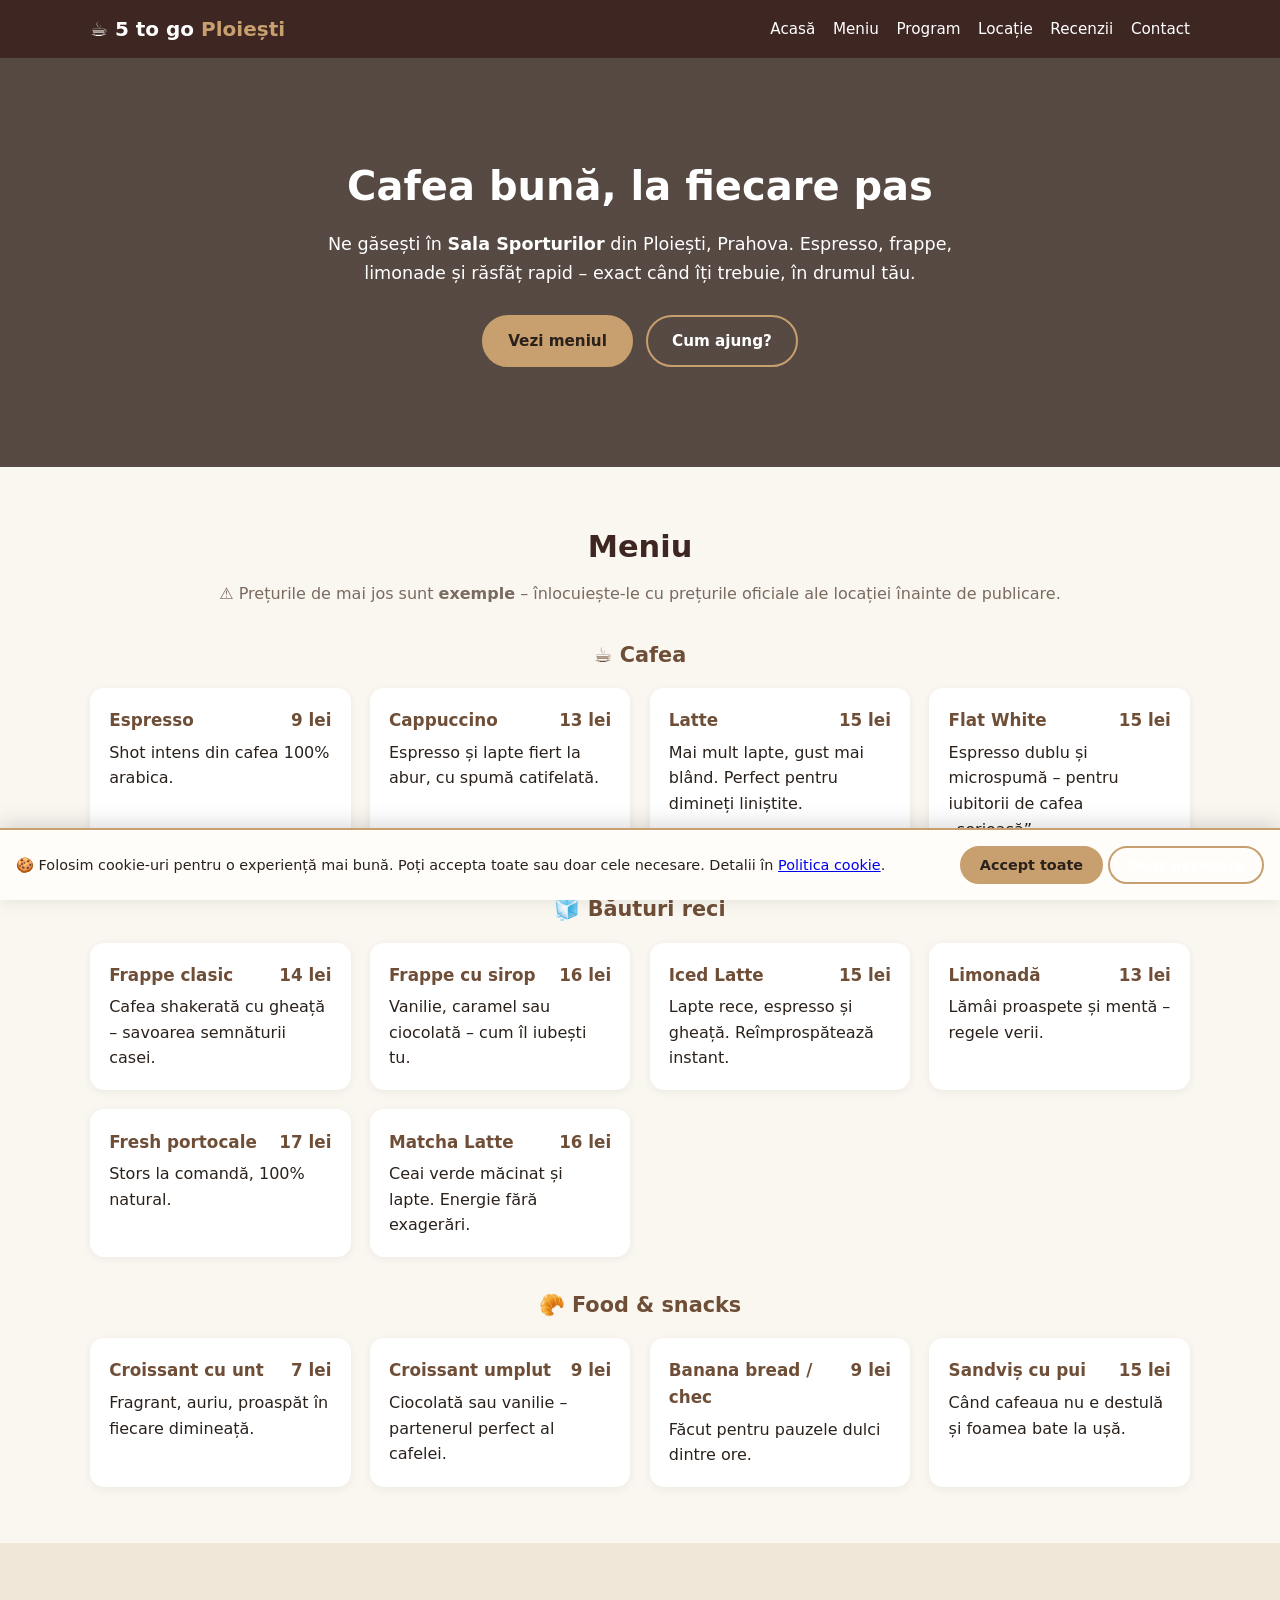
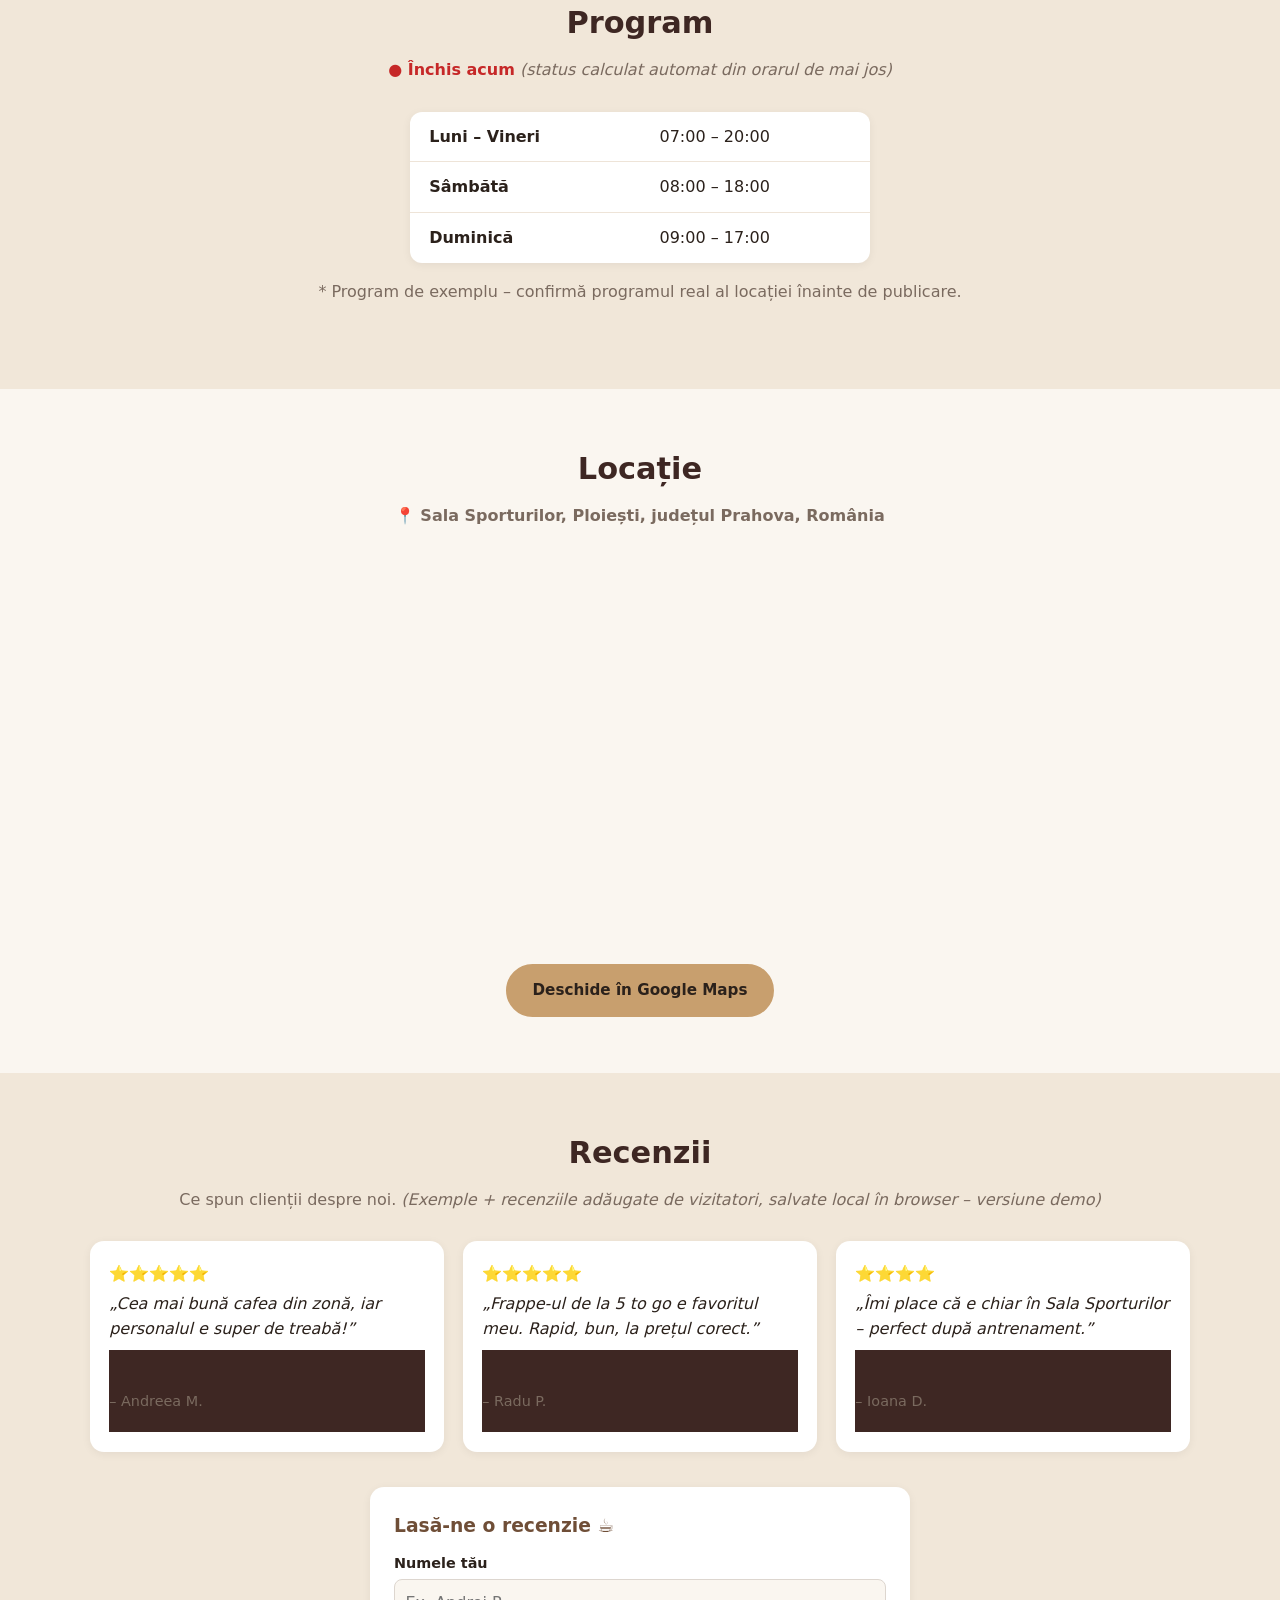
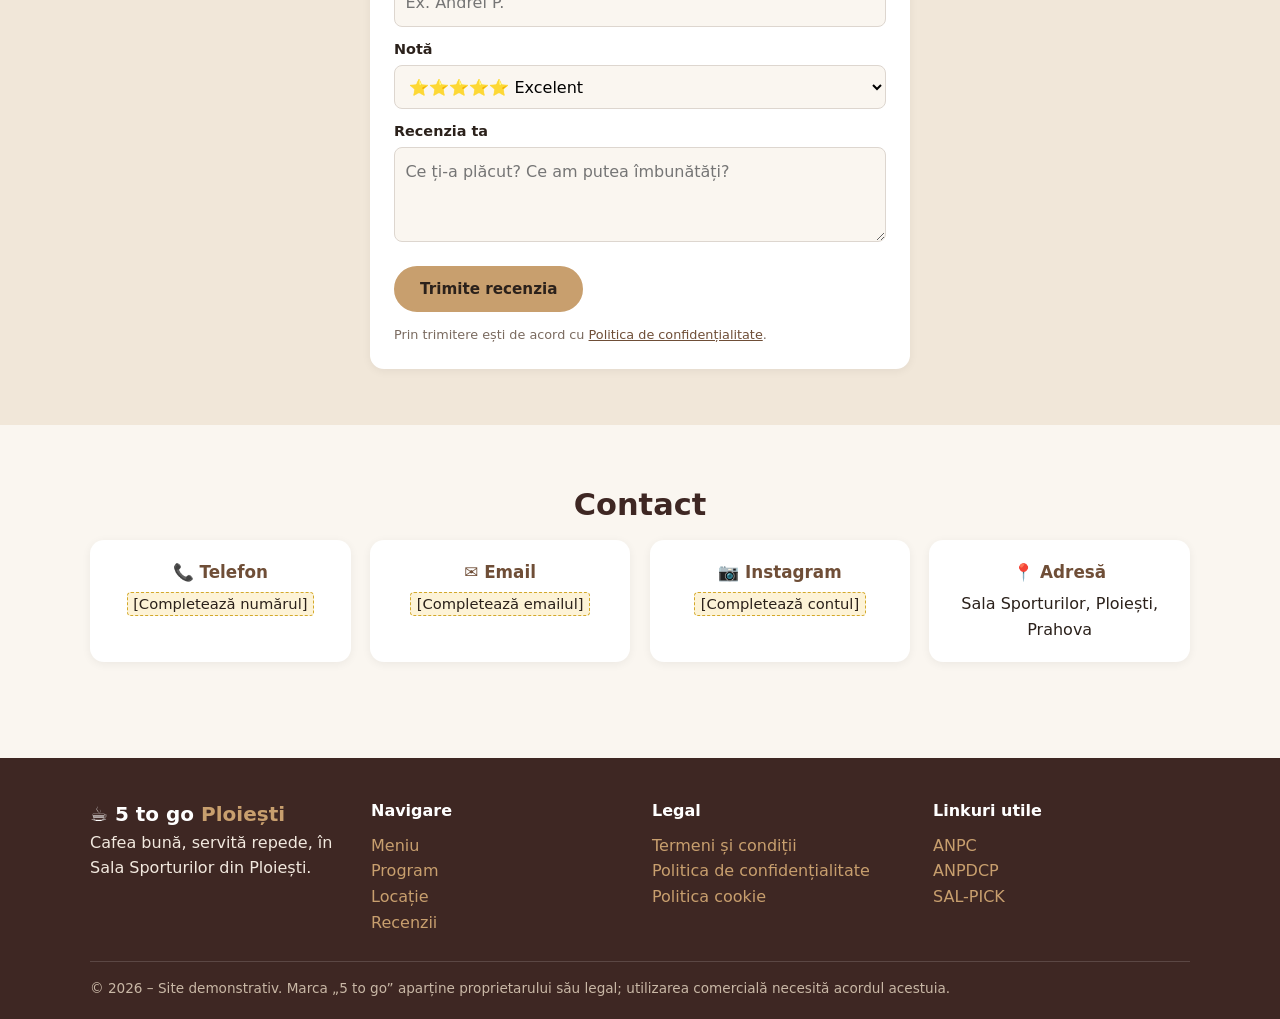
==== index.html @ f901ec1f "Adăugare site 5 to go Ploiești: pagină principală (meniu, program, locație Sala Sporturilor, recenzi" ====
<!DOCTYPE html>
<html lang="ro">
<head>
  <meta charset="UTF-8" />
  <meta name="viewport" content="width=device-width, initial-scale=1.0" />
  <title>5 to go Ploiești – Cafea la Sala Sporturilor | Meniu, Program, Recenzii</title>
  <meta name="description" content="5 to go Ploiești (Sala Sporturilor, Prahova): meniu cu prețuri, program, locație pe hartă, recenzii ale clienților și informații de contact." />
  <link rel="stylesheet" href="css/style.css" />
  <link rel="icon" href="data:image/svg+xml,<svg xmlns='http://www.w3.org/2000/svg' viewBox='0 0 100 100'><text y='.9em' font-size='90'>☕</text></svg>" />
</head>
<body>

<header class="header">
  <div class="container nav-wrap">
    <a href="#acasa" class="logo">☕ 5 to go <span>Ploiești</span></a>
    <nav id="nav" aria-label="Meniu principal">
      <a href="#acasa">Acasă</a>
      <a href="#meniu">Meniu</a>
      <a href="#program">Program</a>
      <a href="#locatie">Locație</a>
      <a href="#recenzii">Recenzii</a>
      <a href="#contact">Contact</a>
    </nav>
    <button class="nav-toggle" id="navToggle" aria-label="Deschide/închide meniul">☰</button>
  </div>
</header>

<main>
  <!-- HERO -->
  <section class="hero" id="acasa">
    <div class="container">
      <h1>Cafea bună, la fiecare pas</h1>
      <p>Ne găsești în <strong>Sala Sporturilor</strong> din Ploiești, Prahova. Espresso, frappe, limonade și răsfăț rapid – exact când îți trebuie, în drumul tău.</p>
      <a class="btn" href="#meniu">Vezi meniul</a>
      <a class="btn btn-ghost" href="#locatie">Cum ajung?</a>
    </div>
  </section>

  <!-- MENIU -->
  <section id="meniu">
    <div class="container">
      <h2>Meniu</h2>
      <p class="sub">⚠️ Prețurile de mai jos sunt <strong>exemple</strong> – înlocuiește-le cu prețurile oficiale ale locației înainte de publicare.</p>

      <h3 class="cat">☕ Cafea</h3>
      <div class="grid">
        <article class="card">
          <h3>Espresso <span class="price">9 lei</span></h3>
          <p>Shot intens din cafea 100% arabica.</p>
        </article>
        <article class="card">
          <h3>Cappuccino <span class="price">13 lei</span></h3>
          <p>Espresso și lapte fiert la abur, cu spumă catifelată.</p>
        </article>
        <article class="card">
          <h3>Latte <span class="price">15 lei</span></h3>
          <p>Mai mult lapte, gust mai blând. Perfect pentru dimineți liniștite.</p>
        </article>
        <article class="card">
          <h3>Flat White <span class="price">15 lei</span></h3>
          <p>Espresso dublu și microspumă – pentru iubitorii de cafea „serioasă”.</p>
        </article>
      </div>

      <h3 class="cat">🧊 Băuturi reci</h3>
      <div class="grid">
        <article class="card">
          <h3>Frappe clasic <span class="price">14 lei</span></h3>
          <p>Cafea shakerată cu gheață – savoarea semnăturii casei.</p>
        </article>
        <article class="card">
          <h3>Frappe cu sirop <span class="price">16 lei</span></h3>
          <p>Vanilie, caramel sau ciocolată – cum îl iubești tu.</p>
        </article>
        <article class="card">
          <h3>Iced Latte <span class="price">15 lei</span></h3>
          <p>Lapte rece, espresso și gheață. Reîmprospătează instant.</p>
        </article>
        <article class="card">
          <h3>Limonadă <span class="price">13 lei</span></h3>
          <p>Lămâi proaspete și mentă – regele verii.</p>
        </article>
        <article class="card">
          <h3>Fresh portocale <span class="price">17 lei</span></h3>
          <p>Stors la comandă, 100% natural.</p>
        </article>
        <article class="card">
          <h3>Matcha Latte <span class="price">16 lei</span></h3>
          <p>Ceai verde măcinat și lapte. Energie fără exagerări.</p>
        </article>
      </div>

      <h3 class="cat">🥐 Food &amp; snacks</h3>
      <div class="grid">
        <article class="card">
          <h3>Croissant cu unt <span class="price">7 lei</span></h3>
          <p>Fragrant, auriu, proaspăt în fiecare dimineață.</p>
        </article>
        <article class="card">
          <h3>Croissant umplut <span class="price">9 lei</span></h3>
          <p>Ciocolată sau vanilie – partenerul perfect al cafelei.</p>
        </article>
        <article class="card">
          <h3>Banana bread / chec <span class="price">9 lei</span></h3>
          <p>Făcut pentru pauzele dulci dintre ore.</p>
        </article>
        <article class="card">
          <h3>Sandviș cu pui <span class="price">15 lei</span></h3>
          <p>Când cafeaua nu e destulă și foamea bate la ușă.</p>
        </article>
      </div>
    </div>
  </section>

  <!-- PROGRAM -->
  <section id="program" class="alt">
    <div class="container">
      <h2>Program</h2>
      <p class="sub"><span id="openBadge"></span> <em>(status calculat automat din orarul de mai jos)</em></p>
      <table class="hours" aria-label="Programul cafenelei">
        <tr><th>Luni – Vineri</th><td>07:00 – 20:00</td></tr>
        <tr><th>Sâmbătă</th><td>08:00 – 18:00</td></tr>
        <tr><th>Duminică</th><td>09:00 – 17:00</td></tr>
      </table>
      <p class="sub" style="margin-top:1rem">* Program de exemplu – confirmă programul real al locației înainte de publicare.</p>
    </div>
  </section>

  <!-- LOCAȚIE -->
  <section id="locatie">
    <div class="container">
      <h2>Locație</h2>
      <p class="sub">📍 <strong>Sala Sporturilor, Ploiești, județul Prahova, România</strong></p>
      <iframe title="Hartă – 5 to go Ploiești, Sala Sporturilor"
        src="https://www.google.com/maps?q=Sala+Sporturilor+Ploie%C8%99ti+Prahova&output=embed"
        width="100%" height="380" style="border:0;border-radius:14px" loading="lazy"
        allowfullscreen referrerpolicy="no-referrer-when-downgrade"></iframe>
      <p style="text-align:center;margin-top:1.2rem">
        <a class="btn" target="_blank" rel="noopener"
           href="https://www.google.com/maps/search/?api=1&query=Sala+Sporturilor+Ploie%C8%99ti">
           Deschide în Google Maps
        </a>
      </p>
    </div>
  </section>

  <!-- RECENZII -->
  <section id="recenzii" class="alt">
    <div class="container">
      <h2>Recenzii</h2>
      <p class="sub">Ce spun clienții despre noi. <em>(Exemple + recenziile adăugate de vizitatori, salvate local în browser – versiune demo)</em></p>
      <div class="grid" id="reviewsList"></div>

      <form class="form" id="reviewForm">
        <h3 style="margin-bottom:.6rem;color:var(--coffee)">Lasă-ne o recenzie ☕</h3>
        <label for="revName">Numele tău</label>
        <input id="revName" type="text" required maxlength="60" placeholder="Ex. Andrei P." />
        <label for="revRating">Notă</label>
        <select id="revRating">
          <option value="5">⭐⭐⭐⭐⭐ Excelent</option>
          <option value="4">⭐⭐⭐⭐ Foarte bun</option>
          <option value="3">⭐⭐⭐ Ok</option>
          <option value="2">⭐⭐ Sub așteptări</option>
          <option value="1">⭐ Slab</option>
        </select>
        <label for="revText">Recenzia ta</label>
        <textarea id="revText" required maxlength="400" placeholder="Ce ți-a plăcut? Ce am putea îmbunătăți?"></textarea>
        <button class="btn" type="submit" style="margin-top:1rem">Trimite recenzia</button>
        <p class="tiny-note">Prin trimitere ești de acord cu <a href="pages/politica-confidentialitate.html">Politica de confidențialitate</a>.</p>
      </form>
    </div>
  </section>

  <!-- CONTACT -->
  <section id="contact">
    <div class="container">
      <h2>Contact</h2>
      <div class="grid">
        <div class="card center"><h3 style="justify-content:center">📞 Telefon</h3><p><span class="placeholder">[Completează numărul]</span></p></div>
        <div class="card center"><h3 style="justify-content:center">✉️ Email</h3><p><span class="placeholder">[Completează emailul]</span></p></div>
        <div class="card center"><h3 style="justify-content:center">📷 Instagram</h3><p><span class="placeholder">[Completează contul]</span></p></div>
        <div class="card center"><h3 style="justify-content:center">📍 Adresă</h3><p>Sala Sporturilor, Ploiești, Prahova</p></div>
      </div>
    </div>
  </section>
</main>

<footer>
  <div class="container f-grid">
    <div>
      <p class="logo">☕ 5 to go <span>Ploiești</span></p>
      <p>Cafea bună, servită repede, în Sala Sporturilor din Ploiești.</p>
    </div>
    <div>
      <h4>Navigare</h4>
      <a href="#meniu">Meniu</a><br />
      <a href="#program">Program</a><br />
      <a href="#locatie">Locație</a><br />
      <a href="#recenzii">Recenzii</a>
    </div>
    <div>
      <h4>Legal</h4>
      <a href="pages/termeni-si-conditii.html">Termeni și condiții</a><br />
      <a href="pages/politica-confidentialitate.html">Politica de confidențialitate</a><br />
      <a href="pages/politica-cookie.html">Politica cookie</a>
    </div>
    <div>
      <h4>Linkuri utile</h4>
      <a href="https://anpc.ro" target="_blank" rel="noopener">ANPC</a><br />
      <a href="https://www.dataprotection.ro" target="_blank" rel="noopener">ANPDCP</a><br />
      <a href="https://sal-pick.ro" target="_blank" rel="noopener">SAL-PICK</a>
    </div>
  </div>
  <div class="container f-bottom">
    <p>© <span data-year></span> – Site demonstrativ. Marca „5 to go” aparține proprietarului său legal; utilizarea comercială necesită acordul acestuia.</p>
  </div>
</footer>

<!-- BANNER COOKIE -->
<div class="cookie-banner" id="cookieBanner" role="dialog" aria-label="Alegere cookie-uri">
  <p>🍪 Folosim cookie-uri pentru o experiență mai bună. Poți accepta toate sau doar cele necesare. Detalii în <a href="pages/politica-cookie.html">Politica cookie</a>.</p>
  <div>
    <button class="btn" id="cookieAccept">Accept toate</button>
    <button class="btn btn-ghost" id="cookieDecline">Doar necesare</button>
  </div>
</div>

<script src="js/main.js"></script>
<script type="application/ld+json">
{
  "@context": "https://schema.org",
  "@type": "CafeOrCoffeeShop",
  "name": "5 to go Ploiești – Sala Sporturilor",
  "address": {
    "@type": "PostalAddress",
    "streetAddress": "Sala Sporturilor",
    "addressLocality": "Ploiești",
    "addressRegion": "Prahova",
    "addressCountry": "RO"
  },
  "openingHours": ["Mo-Fr 07:00-20:00", "Sa 08:00-18:00", "Su 09:00-17:00"],
  "servesCuisine": "Coffee",
  "priceRange": "$"
}
</script>
</body>
</html>
---- css/style.css ----
:root{
  --brown:#3e2723;
  --coffee:#6f4e37;
  --accent:#c89f6e;
  --cream:#faf6f0;
  --sand:#f1e7d9;
  --text:#2b211b;
}
*{margin:0;padding:0;box-sizing:border-box}
html{scroll-behavior:smooth}
body{font-family:"Segoe UI",system-ui,-apple-system,Arial,sans-serif;color:var(--text);background:var(--cream);line-height:1.6}
.container{width:min(1100px,92%);margin:0 auto}

/* ===== Header ===== */
.header{position:sticky;top:0;background:var(--brown);color:#fff;z-index:100}
.nav-wrap{display:flex;align-items:center;justify-content:space-between;padding:.8rem 0;position:relative}
.logo{color:#fff;font-weight:700;font-size:1.25rem;text-decoration:none}
.logo span{color:var(--accent)}
nav{display:flex;gap:1.1rem}
nav a{color:#fff;text-decoration:none;font-size:.95rem}
nav a:hover{color:var(--accent)}
.nav-toggle{display:none;background:none;border:none;color:#fff;font-size:1.5rem;cursor:pointer}

/* ===== Hero ===== */
.hero{background:linear-gradient(rgba(40,25,18,.78),rgba(40,25,18,.78)),url("https://images.unsplash.com/photo-1495474472287-4d71bcdd2085?auto=format&fit=crop&w=1600&q=60") center/cover;color:#fff;text-align:center;padding:6rem 0}
.hero h1{font-size:2.5rem;margin-bottom:.8rem}
.hero p{font-size:1.1rem;max-width:640px;margin:0 auto 1.5rem}
.hero .btn{margin:.25rem}

/* ===== Butoane ===== */
.btn{display:inline-block;background:var(--accent);color:#2b211b;padding:.75rem 1.5rem;border-radius:999px;text-decoration:none;font-weight:600;border:2px solid var(--accent);cursor:pointer;font-size:.95rem;font-family:inherit}
.btn:hover{filter:brightness(1.06)}
.btn-ghost{background:transparent;color:#fff}
.btn-ghost:hover{background:rgba(255,255,255,.08)}

/* ===== Secțiuni ===== */
section{padding:3.5rem 0}
h2{font-size:1.9rem;margin-bottom:.6rem;color:var(--brown);text-align:center}
.sub{text-align:center;color:#7a6a5f;margin-bottom:1.8rem}
.alt{background:var(--sand)}
.cat{text-align:center;color:var(--coffee);margin:2rem 0 1rem;font-size:1.3rem}

/* ===== Carduri ===== */
.grid{display:grid;grid-template-columns:repeat(auto-fit,minmax(230px,1fr));gap:1.2rem}
.card{background:#fff;border-radius:14px;padding:1.2rem;box-shadow:0 2px 10px rgba(0,0,0,.06)}
.card h3{color:var(--coffee);display:flex;justify-content:space-between;align-items:baseline;gap:.6rem;margin-bottom:.35rem;font-size:1.05rem}
.price{font-weight:700;white-space:nowrap}
.center{text-align:center}

/* ===== Program ===== */
.hours{width:100%;max-width:460px;margin:0 auto;border-collapse:collapse;background:#fff;border-radius:12px;overflow:hidden;box-shadow:0 2px 10px rgba(0,0,0,.06)}
.hours th,.hours td{padding:.75rem 1.2rem;text-align:left}
.hours tr+tr th,.hours tr+tr td{border-top:1px solid #eee4d8}
#openBadge{font-weight:700}
#openBadge.open{color:#2e7d32}
#openBadge.closed{color:#c62828}

/* ===== Recenzii ===== */
.review .stars{color:#e0a52c;margin-bottom:.3rem}
.review p{font-style:italic}
.review footer{margin-top:.5rem;color:#7a6a5f;font-size:.9rem}

/* ===== Formular ===== */
.form{max-width:540px;margin:2.2rem auto 0;background:#fff;padding:1.5rem;border-radius:14px;box-shadow:0 2px 10px rgba(0,0,0,.06)}
.form label{display:block;margin:.7rem 0 .25rem;font-weight:600;font-size:.9rem}
.form input,.form select,.form textarea{width:100%;padding:.65rem;border:1px solid #ddd6cf;border-radius:8px;font:inherit;background:var(--cream)}
.form textarea{min-height:95px;resize:vertical}
.tiny-note{font-size:.8rem;color:#7a6a5f;margin-top:.8rem}
.tiny-note a{color:var(--coffee)}

/* ===== Highlight câmpuri de completat ===== */
.placeholder{background:#fdf3d7;padding:.15rem .35rem;border-radius:4px;border:1px dashed #d3a92c;font-size:.92em}

/* ===== Footer ===== */
footer{background:var(--brown);color:#f2e9df;padding:2.5rem 0 1.2rem;margin-top:2.5rem}
.f-grid{display:grid;grid-template-columns:repeat(auto-fit,minmax(200px,1fr));gap:1.5rem}
footer h4{color:#fff;margin-bottom:.6rem}
footer a{color:var(--accent);text-decoration:none}
footer a:hover{text-decoration:underline}
.f-bottom{border-top:1px solid rgba(255,255,255,.15);margin-top:1.6rem;padding-top:1rem;font-size:.85rem;color:#c9b8a6}

/* ===== Banner cookie ===== */
.cookie-banner{display:none;position:fixed;bottom:0;left:0;right:0;background:#fffdf9;border-top:2px solid var(--accent);padding:1rem;box-shadow:0 -4px 20px rgba(0,0,0,.15);z-index:200;gap:1rem;align-items:center;flex-wrap:wrap}
.cookie-banner.show{display:flex}
.cookie-banner p{flex:1;min-width:240px;font-size:.9rem;margin:0}
.cookie-banner .btn{padding:.55rem 1.1rem;font-size:.9rem}

/* ===== Pagini legale ===== */
.page-head{background:var(--brown);color:#fff;padding:2.2rem 0;text-align:center}
.page-head .back{color:var(--accent);text-decoration:none;font-size:.9rem}
.page-head h1{margin-top:.5rem;font-size:1.7rem}
.legal{padding:2.5rem 0}
.legal h2{font-size:1.3rem;margin:1.7rem 0 .5rem;text-align:left}
.legal p,.legal li{margin-bottom:.6rem}
.legal ul,.legal ol{padding-left:1.4rem}
table.simple{width:100%;border-collapse:collapse;margin:1rem 0;background:#fff;font-size:.95rem}
table.simple th,table.simple td{border:1px solid #e4d9cb;padding:.6rem .75rem;text-align:left;vertical-align:top}
table.simple th{background:var(--sand)}

/* ===== Responsive ===== */
@media(max-width:760px){
  .hero h1{font-size:2rem}
  nav{display:none;flex-direction:column;background:var(--brown);position:absolute;top:100%;left:0;right:0;padding:1rem;gap:.4rem}
  nav.open{display:flex}
  nav a{padding:.4rem 0}
  .nav-toggle{display:block}
}
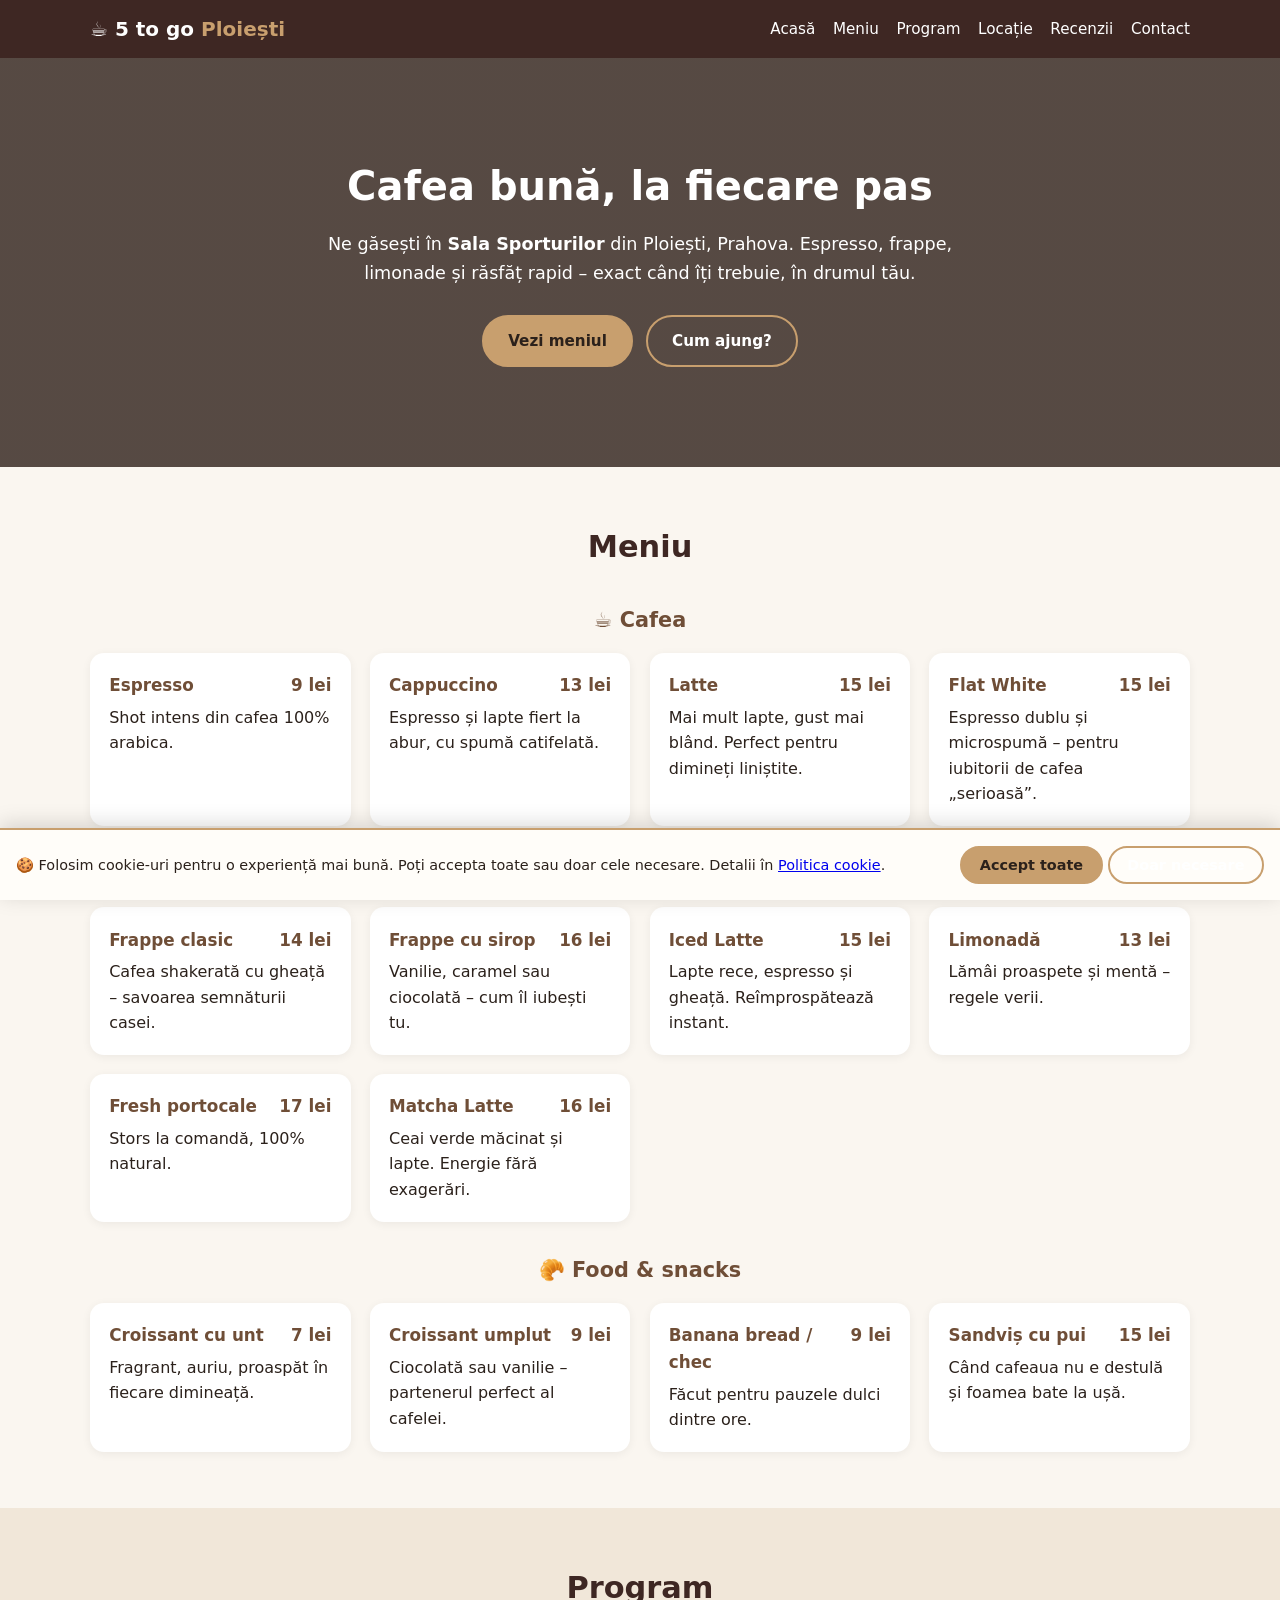
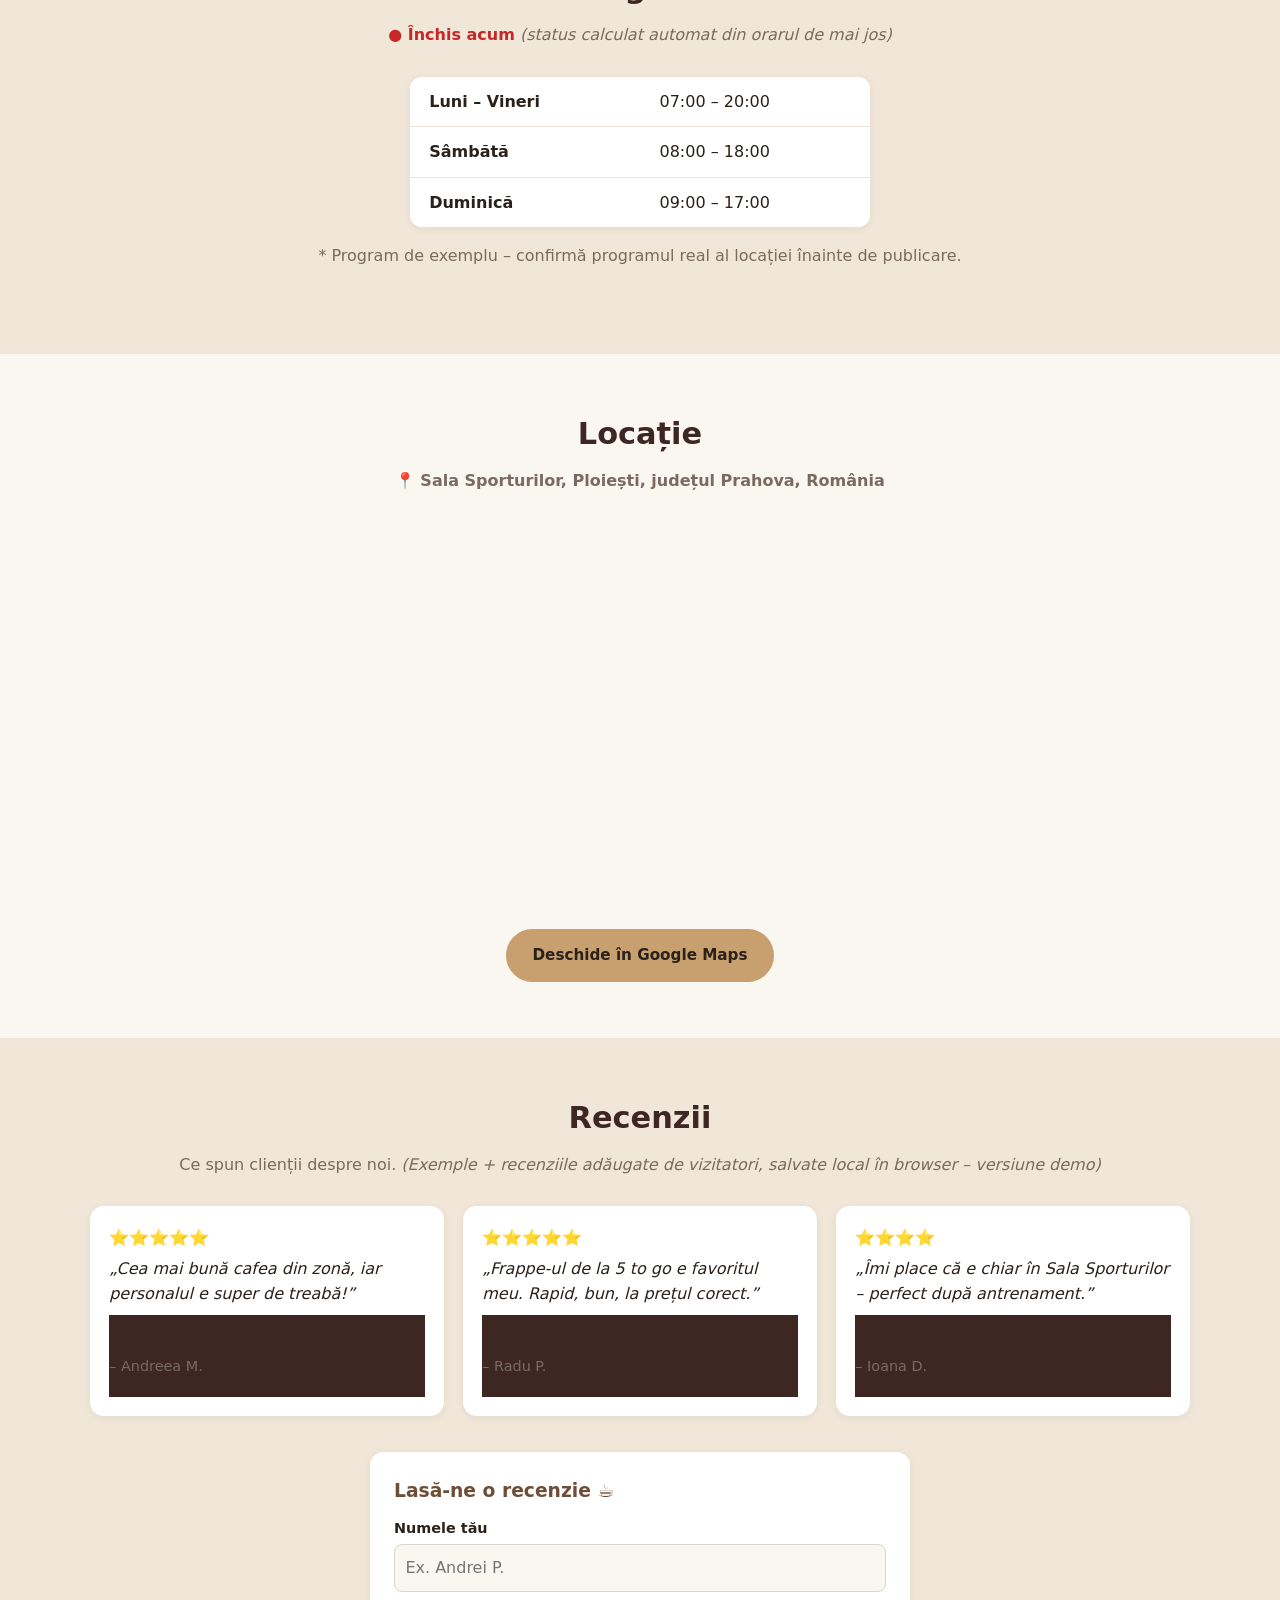
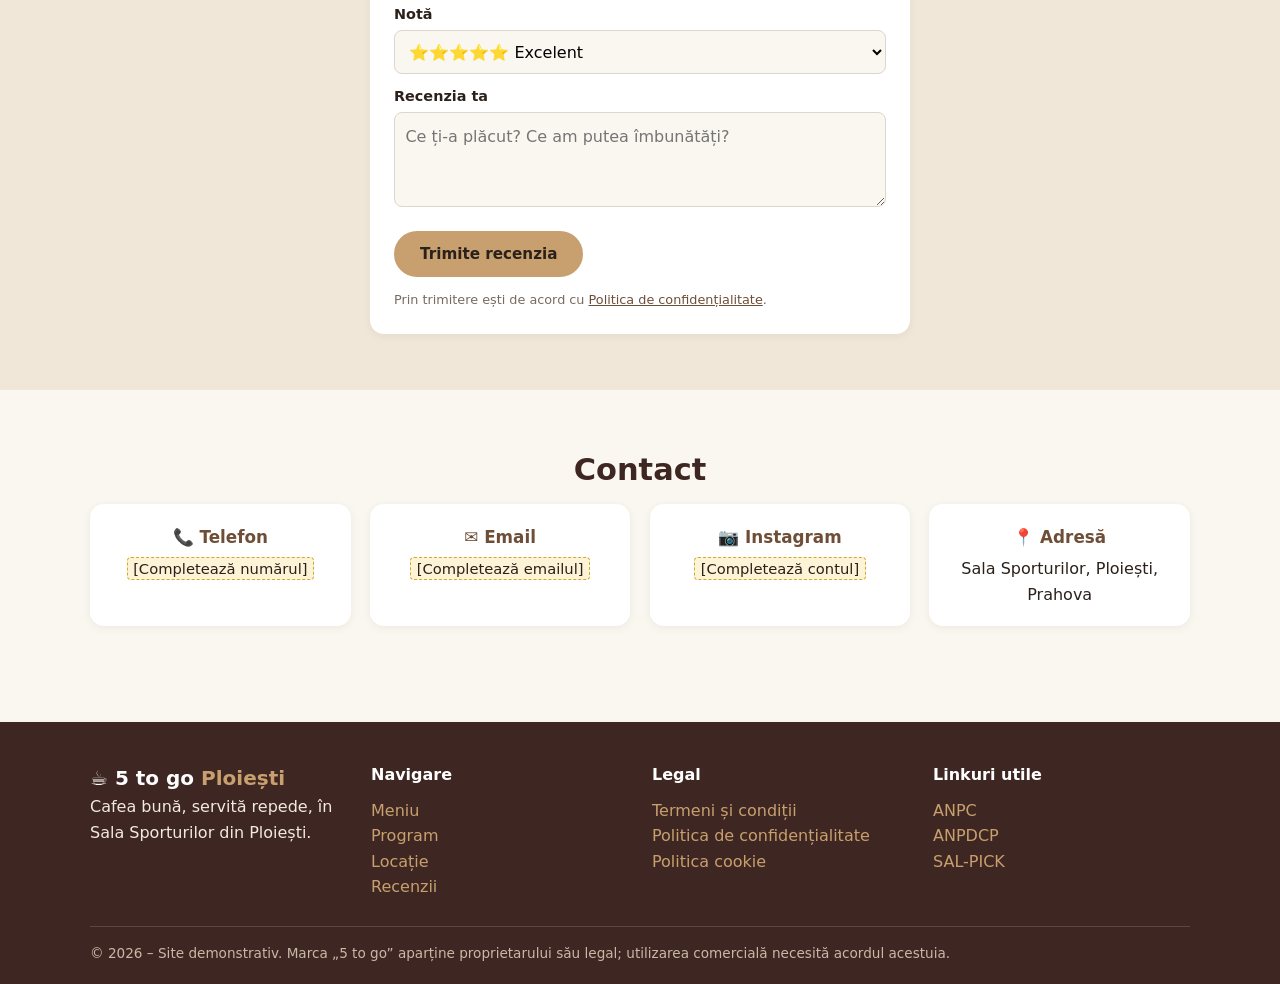
==== commit c2f77fe0: "Remove placeholder price warning from menu Removed warning about placeholder prices in menu." ====
--- a/index.html
+++ b/index.html
@@ -40,7 +40,6 @@
   <section id="meniu">
     <div class="container">
       <h2>Meniu</h2>
-      <p class="sub">⚠️ Prețurile de mai jos sunt <strong>exemple</strong> – înlocuiește-le cu prețurile oficiale ale locației înainte de publicare.</p>
 
       <h3 class="cat">☕ Cafea</h3>
       <div class="grid">
